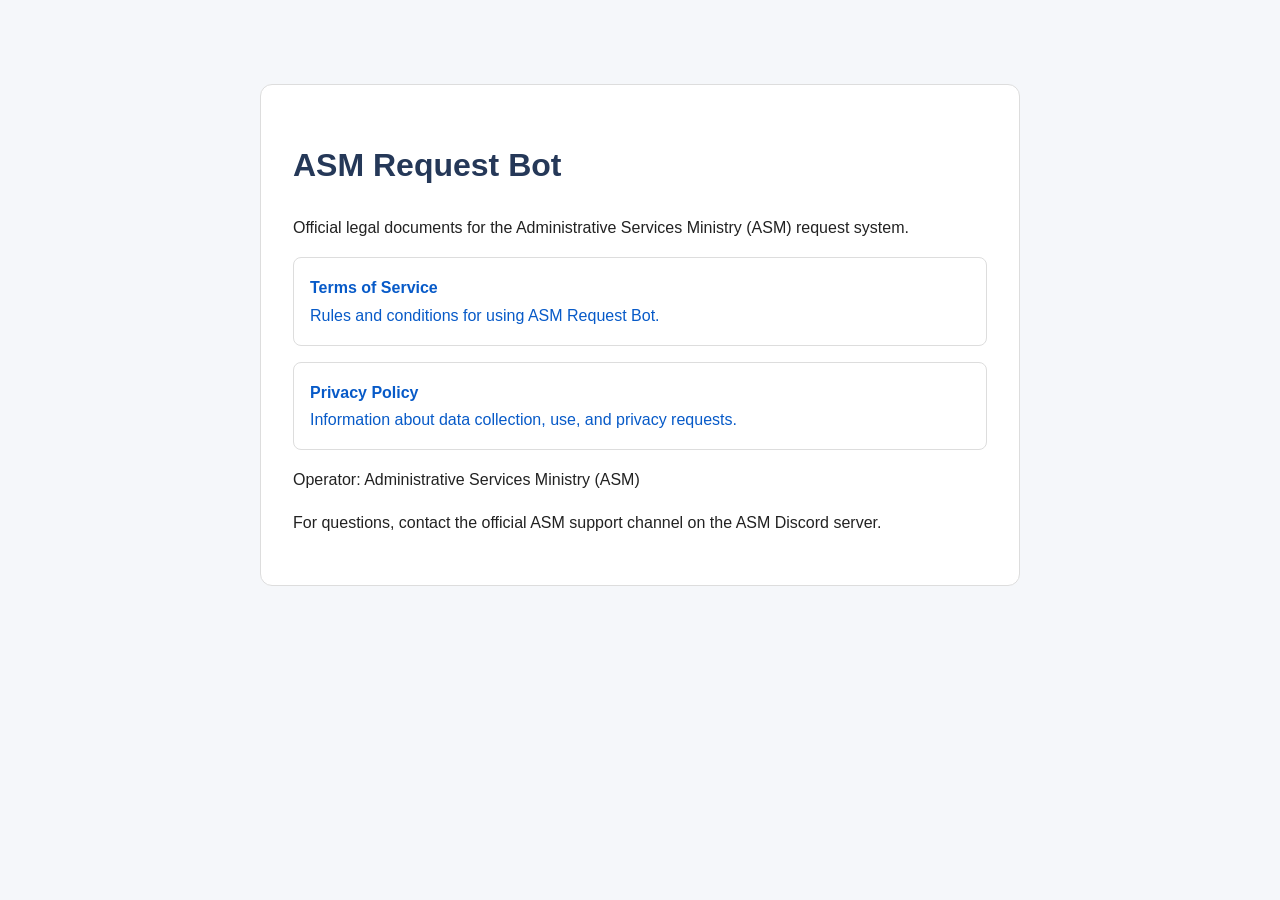
==== index.html @ 7659b276 "Create index.html" ====
<!DOCTYPE html>
<html lang="en">
<head>
  <meta charset="UTF-8">
  <meta name="viewport" content="width=device-width, initial-scale=1">
  <title>ASM Request Bot — Legal</title>
  <style>
    body {
      font-family: Arial, sans-serif;
      max-width: 760px;
      margin: 60px auto;
      padding: 24px;
      line-height: 1.7;
      color: #222;
      background: #f5f7fa;
    }
    main {
      background: white;
      padding: 32px;
      border-radius: 12px;
      border: 1px solid #ddd;
    }
    h1 { color: #253858; }
    a { color: #075ac8; }
    .policy {
      display: block;
      margin: 16px 0;
      padding: 16px;
      border: 1px solid #ddd;
      border-radius: 8px;
      text-decoration: none;
    }
    .policy:hover { background: #f0f5ff; }
  </style>
</head>
<body>
  <main>
    <h1>ASM Request Bot</h1>
    <p>
      Official legal documents for the Administrative Services
      Ministry (ASM) request system.
    </p>

    <a class="policy" href="terms.html">
      <strong>Terms of Service</strong><br>
      Rules and conditions for using ASM Request Bot.
    </a>

    <a class="policy" href="privacy.html">
      <strong>Privacy Policy</strong><br>
      Information about data collection, use, and privacy requests.
    </a>

    <p>Operator: Administrative Services Ministry (ASM)</p>
    <p>For questions, contact the official ASM support channel
    on the ASM Discord server.</p>
  </main>
</body>
</html>
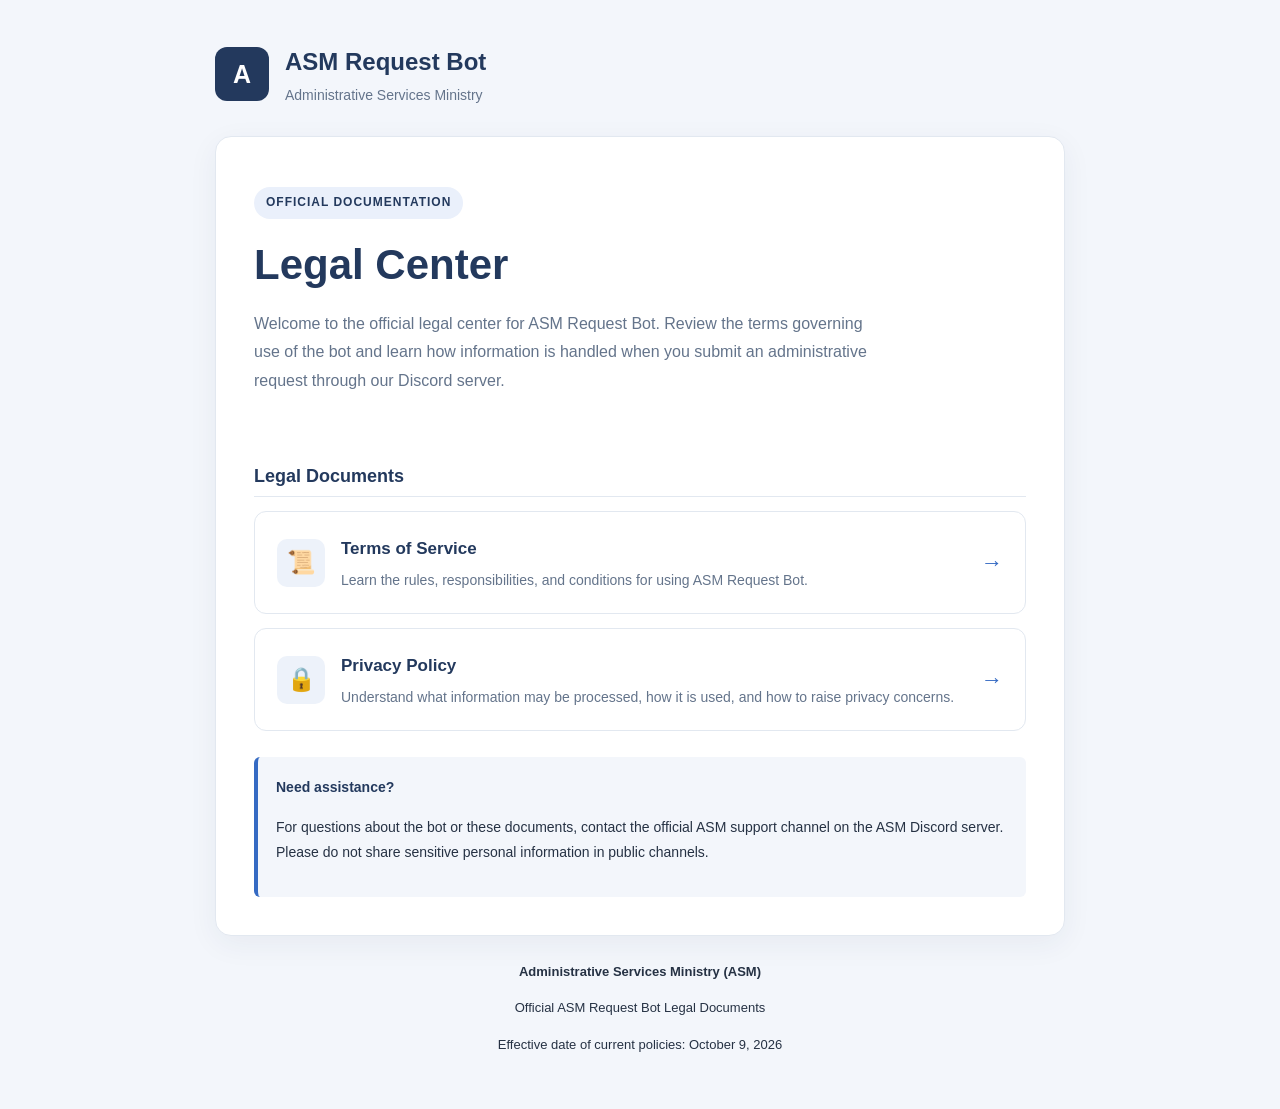
==== commit 6e806228: "Update index.html" ====
--- a/index.html
+++ b/index.html
@@ -1,60 +1,197 @@
-
 <!DOCTYPE html>
 <html lang="en">
 <head>
   <meta charset="UTF-8">
   <meta name="viewport" content="width=device-width, initial-scale=1">
-  <title>ASM Request Bot — Legal</title>
+  <meta name="description" content="Official Terms of Service and Privacy Policy for ASM Request Bot, operated by the Administrative Services Ministry.">
+  <title>ASM Request Bot | Legal Center</title>
+  <link rel="stylesheet" href="./style.css">
+
   <style>
-    body {
-      font-family: Arial, sans-serif;
-      max-width: 760px;
-      margin: 60px auto;
-      padding: 24px;
-      line-height: 1.7;
-      color: #222;
-      background: #f5f7fa;
+    .hero {
+      padding: 12px 0 28px;
     }
-    main {
-      background: white;
-      padding: 32px;
+
+    .eyebrow {
+      display: inline-block;
+      padding: 5px 12px;
+      border-radius: 20px;
+      background: #eaf0fb;
+      color: #23395d;
+      font-size: 12px;
+      font-weight: bold;
+      letter-spacing: 1px;
+      text-transform: uppercase;
+    }
+
+    .hero h1 {
+      margin: 18px 0 12px;
+      font-size: clamp(30px, 5vw, 42px);
+    }
+
+    .hero p {
+      max-width: 620px;
+      color: #64748b;
+      font-size: 16px;
+    }
+
+    .section-label {
+      margin: 24px 0 14px;
+      font-size: 18px;
+    }
+
+    .policy-card {
+      display: flex;
+      align-items: center;
+      gap: 16px;
+      margin: 14px 0;
+      padding: 22px;
+      border: 1px solid #e2e8f0;
       border-radius: 12px;
-      border: 1px solid #ddd;
+      background: #fff;
+      color: #263244;
+      transition: border-color 0.2s, box-shadow 0.2s,
+                  transform 0.2s;
     }
-    h1 { color: #253858; }
-    a { color: #075ac8; }
-    .policy {
-      display: block;
-      margin: 16px 0;
-      padding: 16px;
-      border: 1px solid #ddd;
-      border-radius: 8px;
+
+    .policy-card:hover {
+      border-color: #356ac3;
+      box-shadow: 0 6px 20px rgba(35, 57, 93, 0.08);
+      transform: translateY(-2px);
       text-decoration: none;
     }
-    .policy:hover { background: #f0f5ff; }
+
+    .policy-icon {
+      display: flex;
+      flex-shrink: 0;
+      align-items: center;
+      justify-content: center;
+      width: 48px;
+      height: 48px;
+      border-radius: 10px;
+      background: #edf2fa;
+      font-size: 23px;
+    }
+
+    .policy-copy {
+      flex: 1;
+    }
+
+    .policy-copy strong {
+      display: block;
+      margin-bottom: 4px;
+      color: #23395d;
+      font-size: 17px;
+    }
+
+    .policy-copy span {
+      display: block;
+      color: #64748b;
+      font-size: 14px;
+      line-height: 1.6;
+    }
+
+    .arrow {
+      color: #356ac3;
+      font-size: 22px;
+    }
+
+    .notice {
+      margin-top: 26px;
+      padding: 18px;
+      border-left: 4px solid #356ac3;
+      border-radius: 6px;
+      background: #f3f6fb;
+      font-size: 14px;
+    }
+
+    .notice strong {
+      color: #23395d;
+    }
+
+    @media (max-width: 480px) {
+      .policy-card {
+        gap: 12px;
+        padding: 16px;
+      }
+
+      .policy-icon {
+        width: 40px;
+        height: 40px;
+        font-size: 19px;
+      }
+    }
   </style>
 </head>
+
 <body>
-  <main>
-    <h1>ASM Request Bot</h1>
-    <p>
-      Official legal documents for the Administrative Services
-      Ministry (ASM) request system.
-    </p>
+  <div class="container">
 
-    <a class="policy" href="terms.html">
-      <strong>Terms of Service</strong><br>
-      Rules and conditions for using ASM Request Bot.
-    </a>
+    <header class="header">
+      <div class="logo">A</div>
+      <div>
+        <p class="brand"><strong>ASM Request Bot</strong></p>
+        <p class="subtitle">Administrative Services Ministry</p>
+      </div>
+    </header>
 
-    <a class="policy" href="privacy.html">
-      <strong>Privacy Policy</strong><br>
-      Information about data collection, use, and privacy requests.
-    </a>
+    <main class="document">
+      <section class="hero">
+        <span class="eyebrow">Official Documentation</span>
 
-    <p>Operator: Administrative Services Ministry (ASM)</p>
-    <p>For questions, contact the official ASM support channel
-    on the ASM Discord server.</p>
-  </main>
+        <h1>Legal Center</h1>
+
+        <p>
+          Welcome to the official legal center for ASM Request Bot.
+          Review the terms governing use of the bot and learn how
+          information is handled when you submit an administrative
+          request through our Discord server.
+        </p>
+      </section>
+
+      <h2 class="section-label">Legal Documents</h2>
+
+      <a class="policy-card" href="./terms.html">
+        <div class="policy-icon">📜</div>
+        <div class="policy-copy">
+          <strong>Terms of Service</strong>
+          <span>
+            Learn the rules, responsibilities, and conditions
+            for using ASM Request Bot.
+          </span>
+        </div>
+        <span class="arrow" aria-hidden="true">→</span>
+      </a>
+
+      <a class="policy-card" href="./privacy.html">
+        <div class="policy-icon">🔒</div>
+        <div class="policy-copy">
+          <strong>Privacy Policy</strong>
+          <span>
+            Understand what information may be processed,
+            how it is used, and how to raise privacy concerns.
+          </span>
+        </div>
+        <span class="arrow" aria-hidden="true">→</span>
+      </a>
+
+      <div class="notice">
+        <strong>Need assistance?</strong>
+        <p>
+          For questions about the bot or these documents,
+          contact the official ASM support channel on the
+          ASM Discord server. Please do not share sensitive
+          personal information in public channels.
+        </p>
+      </div>
+    </main>
+
+    <footer class="footer">
+      <p><strong>Administrative Services Ministry (ASM)</strong></p>
+      <p>Official ASM Request Bot Legal Documents</p>
+      <p>Effective date of current policies: October 9, 2026</p>
+    </footer>
+
+  </div>
 </body>
 </html>
--- a/style.css
+++ b/style.css
@@ -0,0 +1,133 @@
+:root {
+  --navy: #23395d;
+  --blue: #356ac3;
+  --text: #263244;
+  --muted: #64748b;
+  --border: #e2e8f0;
+  --background: #f3f6fb;
+}
+
+* {
+  box-sizing: border-box;
+}
+
+body {
+  margin: 0;
+  padding: 40px 18px;
+  background: var(--background);
+  color: var(--text);
+  font-family: Arial, Helvetica, sans-serif;
+  font-size: 16px;
+  line-height: 1.8;
+}
+
+.container {
+  max-width: 850px;
+  margin: 0 auto;
+}
+
+.header {
+  display: flex;
+  align-items: center;
+  gap: 16px;
+  margin-bottom: 28px;
+}
+
+.logo {
+  display: flex;
+  align-items: center;
+  justify-content: center;
+  width: 54px;
+  height: 54px;
+  border-radius: 12px;
+  background: var(--navy);
+  color: white;
+  font-size: 25px;
+  font-weight: bold;
+}
+
+.brand {
+  margin: 0;
+  color: var(--navy);
+  font-size: 24px;
+}
+
+.subtitle {
+  margin: 0;
+  color: var(--muted);
+  font-size: 14px;
+}
+
+.document {
+  padding: 38px;
+  border: 1px solid var(--border);
+  border-radius: 16px;
+  background: white;
+  box-shadow: 0 8px 30px rgba(35, 57, 93, 0.06);
+}
+
+h1, h2, h3 {
+  color: var(--navy);
+  line-height: 1.35;
+}
+
+h1 {
+  margin-top: 0;
+  font-size: 32px;
+}
+
+h2 {
+  margin-top: 30px;
+  padding-bottom: 8px;
+  border-bottom: 1px solid var(--border);
+  font-size: 21px;
+}
+
+p, li {
+  color: var(--text);
+}
+
+a {
+  color: var(--blue);
+  text-decoration: none;
+}
+
+a:hover {
+  text-decoration: underline;
+}
+
+.back-link {
+  display: inline-block;
+  margin-bottom: 22px;
+  font-weight: bold;
+}
+
+.updated {
+  color: var(--muted);
+  font-size: 14px;
+}
+
+.footer {
+  margin-top: 24px;
+  color: var(--muted);
+  font-size: 13px;
+  text-align: center;
+}
+
+@media (max-width: 600px) {
+  body {
+    padding: 22px 12px;
+  }
+
+  .document {
+    padding: 22px 18px;
+  }
+
+  h1 {
+    font-size: 27px;
+  }
+
+  .brand {
+    font-size: 20px;
+  }
+}
